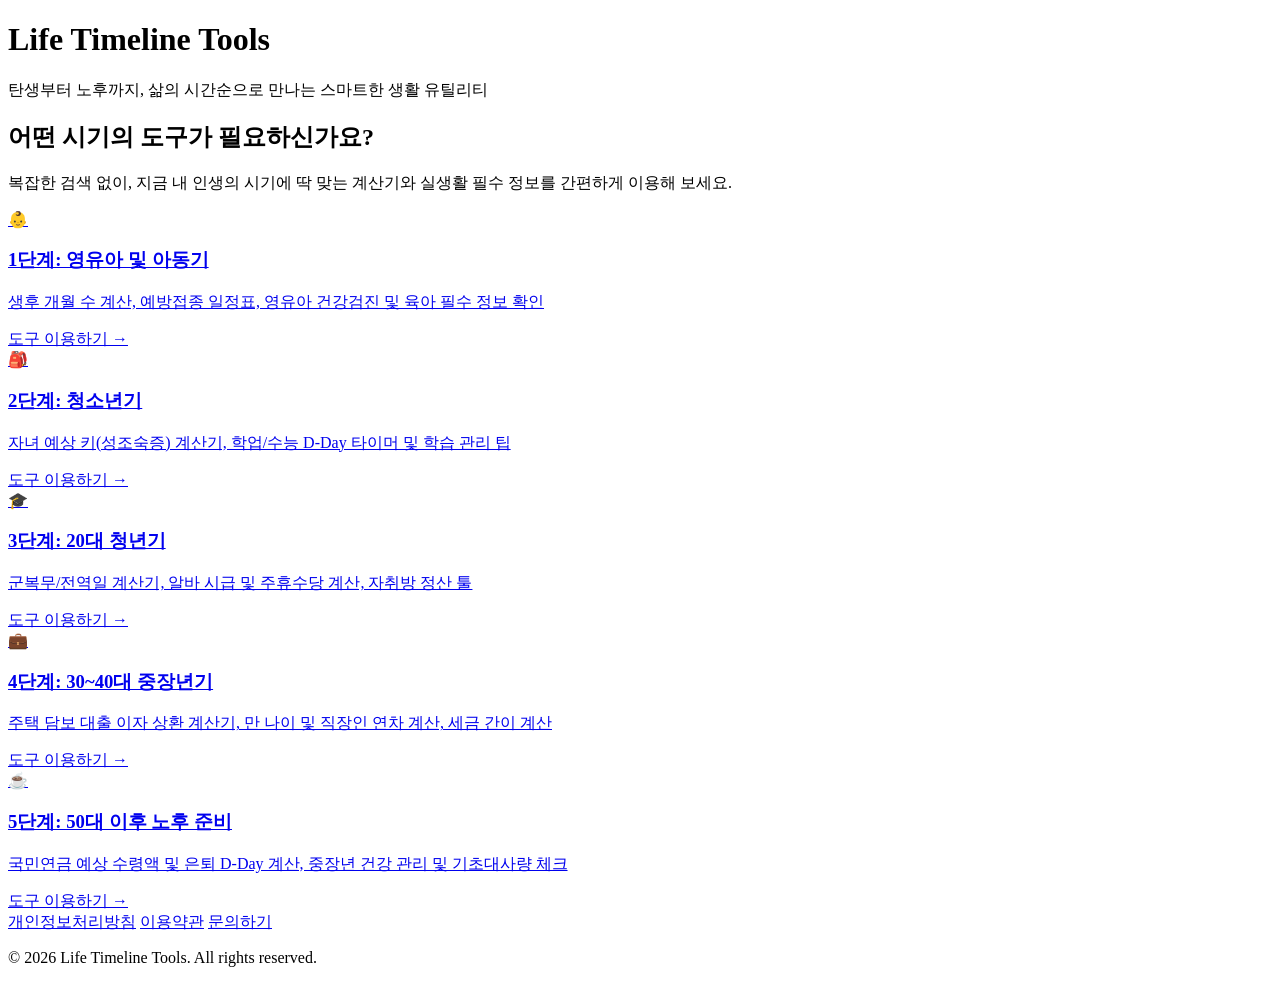
==== life/01-baby-child.html @ 349228c9 "commit" ====
<!DOCTYPE html>
<html lang="ko">
<head>
    <meta charset="UTF-8">
    <meta name="viewport" content="width=device-width, initial-scale=1.0">
    <title>인생 타임라인 유틸리티 - 생애 주기별 필수 계산기 & 도구</title>
    <meta name="description" content="영유아부터 은퇴 이후까지, 인생의 각 시점에 필요한 실용적인 계산기와 유용한 가이드를 제공하는 라이프 포털입니다.">
    <link rel="stylesheet" href="assets/css/style.css">
</head>
<body>

    <!-- 헤더 대문 -->
    <header>
        <div class="container">
            <h1>Life Timeline Tools</h1>
            <p>탄생부터 노후까지, 삶의 시간순으로 만나는 스마트한 생활 유틸리티</p>
        </div>
    </header>

    <!-- 메인 콘텐츠 -->
    <main class="container">
        <section class="intro-section">
            <h2>어떤 시기의 도구가 필요하신가요?</h2>
            <p>복잡한 검색 없이, 지금 내 인생의 시기에 딱 맞는 계산기와 실생활 필수 정보를 간편하게 이용해 보세요.</p>
        </section>

        <!-- 생애 주기 카드 그리드 -->
        <div class="timeline-grid">
            
            <!-- 1단계: 영유아 및 아동기 -->
            <a href="pages/01-baby-child.html" class="life-card">
                <div>
                    <div class="card-icon">👶</div>
                    <div class="card-content">
                        <h3>1단계: 영유아 및 아동기</h3>
                        <p>생후 개월 수 계산, 예방접종 일정표, 영유아 건강검진 및 육아 필수 정보 확인</p>
                    </div>
                </div>
                <div class="card-footer">도구 이용하기 &rarr;</div>
            </a>

            <!-- 2단계: 청소년기 -->
            <a href="pages/02-teenager.html" class="life-card">
                <div>
                    <div class="card-icon">🎒</div>
                    <div class="card-content">
                        <h3>2단계: 청소년기</h3>
                        <p>자녀 예상 키(성조숙증) 계산기, 학업/수능 D-Day 타이머 및 학습 관리 팁</p>
                    </div>
                </div>
                <div class="card-footer">도구 이용하기 &rarr;</div>
            </a>

            <!-- 3단계: 20대 청년기 -->
            <a href="pages/03-twenties.html" class="life-card">
                <div>
                    <div class="card-icon">🎓</div>
                    <div class="card-content">
                        <h3>3단계: 20대 청년기</h3>
                        <p>군복무/전역일 계산기, 알바 시급 및 주휴수당 계산, 자취방 정산 툴</p>
                    </div>
                </div>
                <div class="card-footer">도구 이용하기 &rarr;</div>
            </a>

            <!-- 4단계: 30~40대 중장년기 -->
            <a href="pages/04-thirties-forties.html" class="life-card">
                <div>
                    <div class="card-icon">💼</div>
                    <div class="card-content">
                        <h3>4단계: 30~40대 중장년기</h3>
                        <p>주택 담보 대출 이자 상환 계산기, 만 나이 및 직장인 연차 계산, 세금 간이 계산</p>
                    </div>
                </div>
                <div class="card-footer">도구 이용하기 &rarr;</div>
            </a>

            <!-- 5단계: 50대 이후 노후 -->
            <a href="pages/05-fifties-plus.html" class="life-card" style="grid-column: 1 / -1;">
                <div>
                    <div class="card-icon">☕</div>
                    <div class="card-content">
                        <h3>5단계: 50대 이후 노후 준비</h3>
                        <p>국민연금 예상 수령액 및 은퇴 D-Day 계산, 중장년 건강 관리 및 기초대사량 체크</p>
                    </div>
                </div>
                <div class="card-footer">도구 이용하기 &rarr;</div>
            </a>

        </div>
    </main>

    <!-- 푸터 (애드센스 필수 정책 페이지 링크 포함) -->
    <footer>
        <div class="container">
            <div class="footer-links">
                <a href="legal/privacy.html">개인정보처리방침</a>
                <a href="legal/terms.html">이용약관</a>
                <a href="legal/contact.html">문의하기</a>
            </div>
            <p>&copy; 2026 Life Timeline Tools. All rights reserved.</p>
        </div>
    </footer>

</body>
</html>
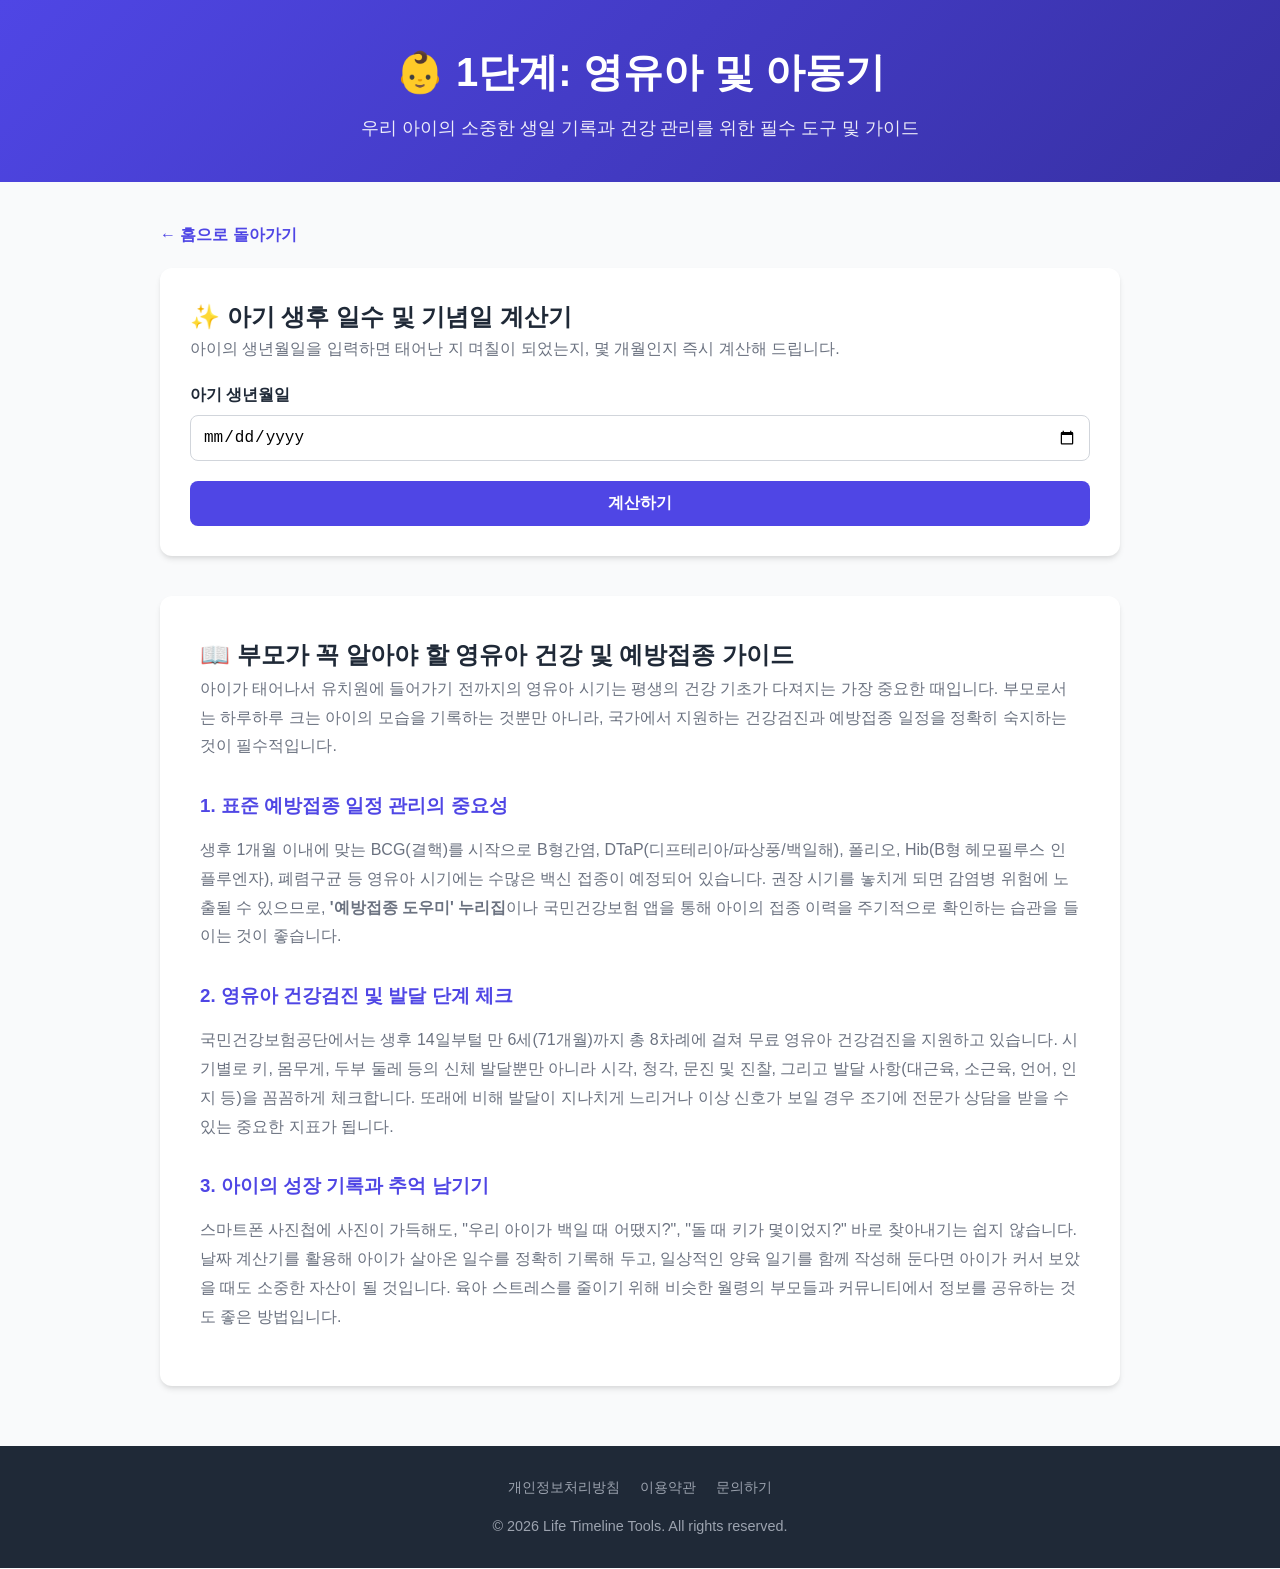
==== commit 7fad9444: "commit" ====
--- a/life/01-baby-child.html
+++ b/life/01-baby-child.html
@@ -3,104 +3,177 @@
 <head>
     <meta charset="UTF-8">
     <meta name="viewport" content="width=device-width, initial-scale=1.0">
-    <title>인생 타임라인 유틸리티 - 생애 주기별 필수 계산기 & 도구</title>
-    <meta name="description" content="영유아부터 은퇴 이후까지, 인생의 각 시점에 필요한 실용적인 계산기와 유용한 가이드를 제공하는 라이프 포털입니다.">
-    <link rel="stylesheet" href="assets/css/style.css">
+    <title>1단계: 영유아 및 아동기 - 생후 일수 계산기 & 예방접종 가이드</title>
+    <meta name="description" content="아기 생후 개월 수 및 D-Day 계산, 표준 예방접종 일정과 영유아 건강검진 시기를 한눈에 확인하세요.">
+    <!-- 상위 폴더의 스타일시트 참조 -->
+    <link rel="stylesheet" href="../assets/css/style.css">
+    <style>
+        .tool-box {
+            background: white;
+            padding: 30px;
+            border-radius: var(--radius);
+            box-shadow: var(--shadow);
+            margin-bottom: 40px;
+        }
+        .form-group {
+            margin-bottom: 20px;
+        }
+        .form-group label {
+            display: block;
+            margin-bottom: 8px;
+            font-weight: 600;
+        }
+        .form-group input {
+            width: 100%;
+            padding: 12px;
+            border: 1px solid #d1d5db;
+            border-radius: 8px;
+            font-size: 1rem;
+        }
+        .calc-btn {
+            background-color: var(--primary-color);
+            color: white;
+            border: none;
+            padding: 12px 20px;
+            border-radius: 8px;
+            font-size: 1rem;
+            font-weight: 600;
+            cursor: pointer;
+            width: 100%;
+        }
+        .calc-btn:hover {
+            background-color: #4338ca;
+        }
+        .result-box {
+            margin-top: 20px;
+            padding: 20px;
+            background-color: var(--primary-light);
+            border-radius: 8px;
+            display: none;
+        }
+        .result-box h3 {
+            color: var(--primary-color);
+            margin-bottom: 10px;
+        }
+        .guide-content {
+            background: white;
+            padding: 40px;
+            border-radius: var(--radius);
+            box-shadow: var(--shadow);
+        }
+        .guide-content h3 {
+            margin-top: 30px;
+            margin-bottom: 15px;
+            color: var(--primary-color);
+        }
+        .guide-content p, .guide-content li {
+            margin-bottom: 15px;
+            color: var(--text-muted);
+            line-height: 1.8;
+        }
+        .back-link {
+            display: inline-block;
+            margin-bottom: 20px;
+            color: var(--primary-color);
+            text-decoration: none;
+            font-weight: 600;
+        }
+        .back-link:hover {
+            text-decoration: underline;
+        }
+    </style>
 </head>
 <body>
 
-    <!-- 헤더 대문 -->
-    <header>
+    <header style="padding: 40px 20px;">
         <div class="container">
-            <h1>Life Timeline Tools</h1>
-            <p>탄생부터 노후까지, 삶의 시간순으로 만나는 스마트한 생활 유틸리티</p>
+            <h1>👶 1단계: 영유아 및 아동기</h1>
+            <p>우리 아이의 소중한 생일 기록과 건강 관리를 위한 필수 도구 및 가이드</p>
         </div>
     </header>
 
-    <!-- 메인 콘텐츠 -->
-    <main class="container">
-        <section class="intro-section">
-            <h2>어떤 시기의 도구가 필요하신가요?</h2>
-            <p>복잡한 검색 없이, 지금 내 인생의 시기에 딱 맞는 계산기와 실생활 필수 정보를 간편하게 이용해 보세요.</p>
+    <main class="container" style="padding-top: 40px;">
+        <a href="../index.html" class="back-link">&larr; 홈으로 돌아가기</a>
+
+        <!-- 1. 인터랙티브 도구: 아기 개월 수 및 D-Day 계산기 -->
+        <section class="tool-box">
+            <h2>✨ 아기 생후 일수 및 기념일 계산기</h2>
+            <p style="color: var(--text-muted); margin-bottom: 20px;">아이의 생년월일을 입력하면 태어난 지 며칠이 되었는지, 몇 개월인지 즉시 계산해 드립니다.</p>
+            
+            <div class="form-group">
+                <label for="birthDate">아기 생년월일</label>
+                <input type="date" id="birthDate">
+            </div>
+            <button class="calc-btn" onclick="calculateBaby()">계산하기</button>
+
+            <div id="babyResult" class="result-box">
+                <h3>결과 확인</h3>
+                <p id="resultText"></p>
+            </div>
         </section>
 
-        <!-- 생애 주기 카드 그리드 -->
-        <div class="timeline-grid">
+        <!-- 2. 애드센스 심사 통과용 심층 가이드 텍스트 (1,000자 이상 분량 확보) -->
+        <section class="guide-content">
+            <h2>📖 부모가 꼭 알아야 할 영유아 건강 및 예방접종 가이드</h2>
             
-            <!-- 1단계: 영유아 및 아동기 -->
-            <a href="pages/01-baby-child.html" class="life-card">
-                <div>
-                    <div class="card-icon">👶</div>
-                    <div class="card-content">
-                        <h3>1단계: 영유아 및 아동기</h3>
-                        <p>생후 개월 수 계산, 예방접종 일정표, 영유아 건강검진 및 육아 필수 정보 확인</p>
-                    </div>
-                </div>
-                <div class="card-footer">도구 이용하기 &rarr;</div>
-            </a>
+            <p>아이가 태어나서 유치원에 들어가기 전까지의 영유아 시기는 평생의 건강 기초가 다져지는 가장 중요한 때입니다. 부모로서는 하루하루 크는 아이의 모습을 기록하는 것뿐만 아니라, 국가에서 지원하는 건강검진과 예방접종 일정을 정확히 숙지하는 것이 필수적입니다.</p>
 
-            <!-- 2단계: 청소년기 -->
-            <a href="pages/02-teenager.html" class="life-card">
-                <div>
-                    <div class="card-icon">🎒</div>
-                    <div class="card-content">
-                        <h3>2단계: 청소년기</h3>
-                        <p>자녀 예상 키(성조숙증) 계산기, 학업/수능 D-Day 타이머 및 학습 관리 팁</p>
-                    </div>
-                </div>
-                <div class="card-footer">도구 이용하기 &rarr;</div>
-            </a>
+            <h3>1. 표준 예방접종 일정 관리의 중요성</h3>
+            <p>생후 1개월 이내에 맞는 BCG(결핵)를 시작으로 B형간염, DTaP(디프테리아/파상풍/백일해), 폴리오, Hib(B형 헤모필루스 인플루엔자), 폐렴구균 등 영유아 시기에는 수많은 백신 접종이 예정되어 있습니다. 권장 시기를 놓치게 되면 감염병 위험에 노출될 수 있으므로, <strong>'예방접종 도우미' 누리집</strong>이나 국민건강보험 앱을 통해 아이의 접종 이력을 주기적으로 확인하는 습관을 들이는 것이 좋습니다.</p>
 
-            <!-- 3단계: 20대 청년기 -->
-            <a href="pages/03-twenties.html" class="life-card">
-                <div>
-                    <div class="card-icon">🎓</div>
-                    <div class="card-content">
-                        <h3>3단계: 20대 청년기</h3>
-                        <p>군복무/전역일 계산기, 알바 시급 및 주휴수당 계산, 자취방 정산 툴</p>
-                    </div>
-                </div>
-                <div class="card-footer">도구 이용하기 &rarr;</div>
-            </a>
+            <h3>2. 영유아 건강검진 및 발달 단계 체크</h3>
+            <p>국민건강보험공단에서는 생후 14일부털 만 6세(71개월)까지 총 8차례에 걸쳐 무료 영유아 건강검진을 지원하고 있습니다. 시기별로 키, 몸무게, 두부 둘레 등의 신체 발달뿐만 아니라 시각, 청각, 문진 및 진찰, 그리고 발달 사항(대근육, 소근육, 언어, 인지 등)을 꼼꼼하게 체크합니다. 또래에 비해 발달이 지나치게 느리거나 이상 신호가 보일 경우 조기에 전문가 상담을 받을 수 있는 중요한 지표가 됩니다.</p>
 
-            <!-- 4단계: 30~40대 중장년기 -->
-            <a href="pages/04-thirties-forties.html" class="life-card">
-                <div>
-                    <div class="card-icon">💼</div>
-                    <div class="card-content">
-                        <h3>4단계: 30~40대 중장년기</h3>
-                        <p>주택 담보 대출 이자 상환 계산기, 만 나이 및 직장인 연차 계산, 세금 간이 계산</p>
-                    </div>
-                </div>
-                <div class="card-footer">도구 이용하기 &rarr;</div>
-            </a>
-
-            <!-- 5단계: 50대 이후 노후 -->
-            <a href="pages/05-fifties-plus.html" class="life-card" style="grid-column: 1 / -1;">
-                <div>
-                    <div class="card-icon">☕</div>
-                    <div class="card-content">
-                        <h3>5단계: 50대 이후 노후 준비</h3>
-                        <p>국민연금 예상 수령액 및 은퇴 D-Day 계산, 중장년 건강 관리 및 기초대사량 체크</p>
-                    </div>
-                </div>
-                <div class="card-footer">도구 이용하기 &rarr;</div>
-            </a>
-
-        </div>
+            <h3>3. 아이의 성장 기록과 추억 남기기</h3>
+            <p>스마트폰 사진첩에 사진이 가득해도, "우리 아이가 백일 때 어땠지?", "돌 때 키가 몇이었지?" 바로 찾아내기는 쉽지 않습니다. 날짜 계산기를 활용해 아이가 살아온 일수를 정확히 기록해 두고, 일상적인 양육 일기를 함께 작성해 둔다면 아이가 커서 보았을 때도 소중한 자산이 될 것입니다. 육아 스트레스를 줄이기 위해 비슷한 월령의 부모들과 커뮤니티에서 정보를 공유하는 것도 좋은 방법입니다.</p>
+        </section>
     </main>
 
-    <!-- 푸터 (애드센스 필수 정책 페이지 링크 포함) -->
     <footer>
         <div class="container">
             <div class="footer-links">
-                <a href="legal/privacy.html">개인정보처리방침</a>
-                <a href="legal/terms.html">이용약관</a>
-                <a href="legal/contact.html">문의하기</a>
+                <a href="../legal/privacy.html">개인정보처리방침</a>
+                <a href="../legal/terms.html">이용약관</a>
+                <a href="../legal/contact.html">문의하기</a>
             </div>
             <p>&copy; 2026 Life Timeline Tools. All rights reserved.</p>
         </div>
     </footer>
 
+    <!-- 자바스크립트 연산 로직 -->
+    <script>
+        function calculateBaby() {
+            const birthInput = document.getElementById('birthDate').value;
+            if (!birthInput) {
+                alert('아기 생년월일을 선택해주세요!');
+                return;
+            }
+
+            const birthDate = new Date(birthInput);
+            const today = new Date();
+            
+            // 시간 차이 계산 (밀리초 기준)
+            const diffTime = today - birthDate;
+            const diffDays = Math.floor(diffTime / (1000 * 60 * 60 * 24));
+
+            if (diffDays < 0) {
+                alert('태어나지 않은 미래의 날짜입니다. 다시 확인해주세요.');
+                return;
+            }
+
+            // 개월 수 계산
+            let months = (today.getFullYear() - birthDate.getFullYear()) * 12 + (today.getMonth() - birthDate.getMonth());
+            if (today.getDate() < birthDate.getDate()) {
+                months--;
+            }
+
+            const resultBox = document.getElementById('babyResult');
+            const resultText = document.getElementById('resultText');
+
+            resultBox.style.display = 'block';
+            resultText.innerHTML = `우리 아이는 태어난 지 <strong>${diffDays + 1}일</strong> (약 <strong>${months >= 0 ? months : 0}개월</strong>)째 되는 날입니다! 🎉<br>오늘도 아이와 함께 행복하고 건강한 하루 보내세요.`;
+        }
+    </script>
+
 </body>
 </html>
--- a/assets/css/style.css
+++ b/assets/css/style.css
@@ -0,0 +1,158 @@
+/* 공통 초기화 및 변수 설정 */
+:root {
+    --primary-color: #4f46e5; /* 인디고 블루 포인트 */
+    --primary-light: #e0e7ff;
+    --text-main: #1f2937;
+    --text-muted: #6b7280;
+    --bg-color: #f9fafb;
+    --card-bg: #ffffff;
+    --radius: 12px;
+    --shadow: 0 4px 6px -1px rgba(0, 0, 0, 0.1), 0 2px 4px -1px rgba(0, 0, 0, 0.06);
+}
+
+* {
+    box-sizing: border-box;
+    margin: 0;
+    padding: 0;
+}
+
+body {
+    font-family: 'Pretendard', -apple-system, BlinkMacSystemFont, "Segoe UI", Roboto, "Helvetica Neue", Arial, sans-serif;
+    background-color: var(--bg-color);
+    color: var(--text-main);
+    line-height: 1.6;
+}
+
+/* 레이아웃 컨테이너 */
+.container {
+    max-width: 1000px;
+    margin: 0 auto;
+    padding: 0 20px;
+}
+
+/* 헤더 영역 */
+header {
+    background: linear-gradient(135deg, #4f46e5 0%, #3730a3 100%);
+    color: white;
+    padding: 60px 20px;
+    text-align: center;
+}
+
+header h1 {
+    font-size: 2.5rem;
+    margin-bottom: 10px;
+    font-weight: 700;
+}
+
+header p {
+    font-size: 1.1rem;
+    opacity: 0.9;
+}
+
+/* 메인 콘텐츠 영역 */
+main {
+    padding: 40px 0;
+}
+
+.intro-section {
+    text-align: center;
+    margin-bottom: 40px;
+}
+
+.intro-section h2 {
+    font-size: 1.8rem;
+    margin-bottom: 15px;
+    color: var(--text-main);
+}
+
+.intro-section p {
+    color: var(--text-muted);
+    font-size: 1.05rem;
+    max-width: 700px;
+    margin: 0 auto;
+}
+
+/* 타임라인 카드 그리드 */
+.timeline-grid {
+    display: grid;
+    grid-template-columns: 1fr;
+    gap: 20px;
+    margin-top: 30px;
+}
+
+@media (min-width: 768px) {
+    .timeline-grid {
+        grid-template-columns: repeat(2, 1fr);
+    }
+}
+
+.life-card {
+    background: var(--card-bg);
+    border-radius: var(--radius);
+    padding: 30px;
+    box-shadow: var(--shadow);
+    transition: transform 0.2s ease, box-shadow 0.2s ease;
+    text-decoration: none;
+    color: inherit;
+    display: flex;
+    flex-direction: column;
+    justify-content: space-between;
+    border-left: 6px solid var(--primary-color);
+}
+
+.life-card:hover {
+    transform: translateY(-5px);
+    box-shadow: 0 10px 15px -3px rgba(0, 0, 0, 0.1);
+}
+
+.card-icon {
+    font-size: 2.5rem;
+    margin-bottom: 15px;
+}
+
+.card-content h3 {
+    font-size: 1.3rem;
+    margin-bottom: 8px;
+    color: var(--primary-color);
+}
+
+.card-content p {
+    color: var(--text-muted);
+    font-size: 0.95rem;
+    margin-bottom: 20px;
+}
+
+.card-footer {
+    font-weight: 600;
+    color: var(--primary-color);
+    font-size: 0.9rem;
+    display: flex;
+    align-items: center;
+    gap: 5px;
+}
+
+/* 푸터 영역 */
+footer {
+    background-color: #1f2937;
+    color: #9ca3af;
+    text-align: center;
+    padding: 30px 20px;
+    margin-top: 60px;
+    font-size: 0.9rem;
+}
+
+footer .footer-links {
+    margin-bottom: 15px;
+    display: flex;
+    justify-content: center;
+    gap: 20px;
+}
+
+footer .footer-links a {
+    color: #9ca3af;
+    text-decoration: none;
+}
+
+footer .footer-links a:hover {
+    color: white;
+}
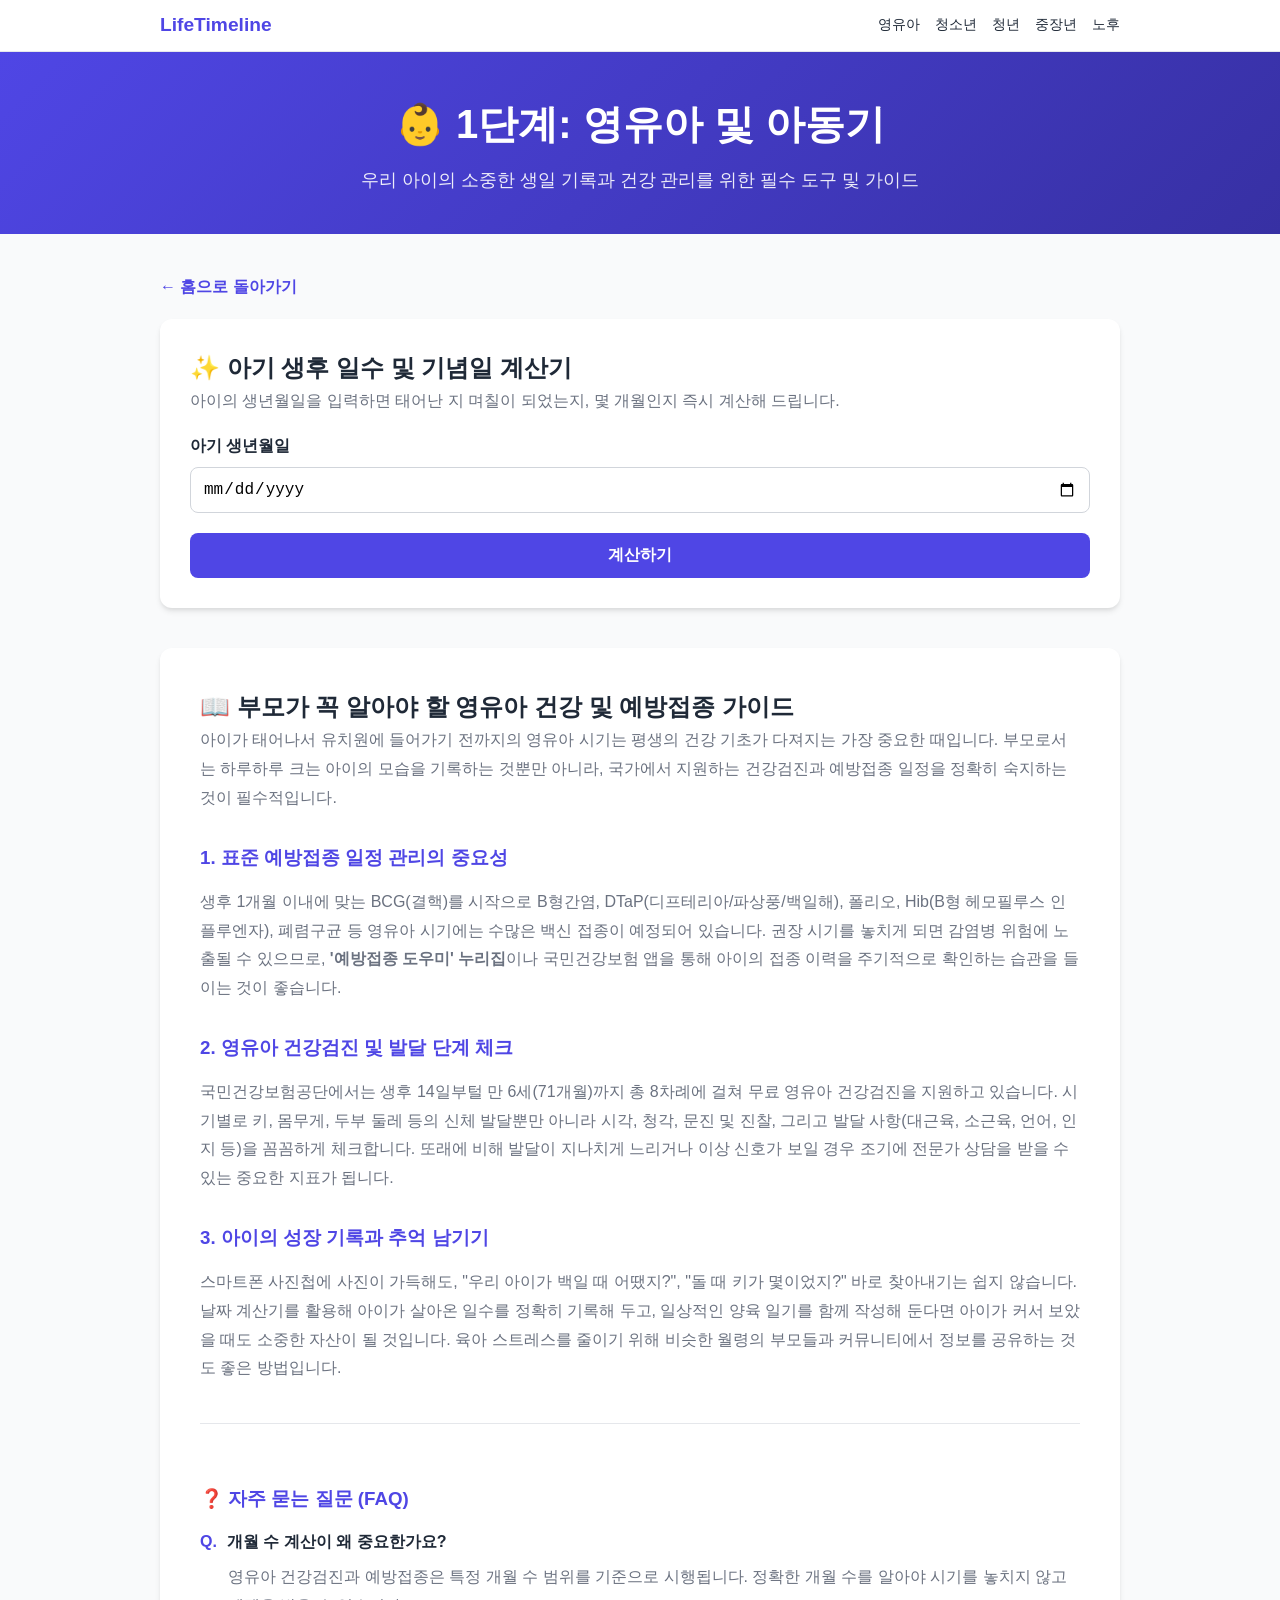
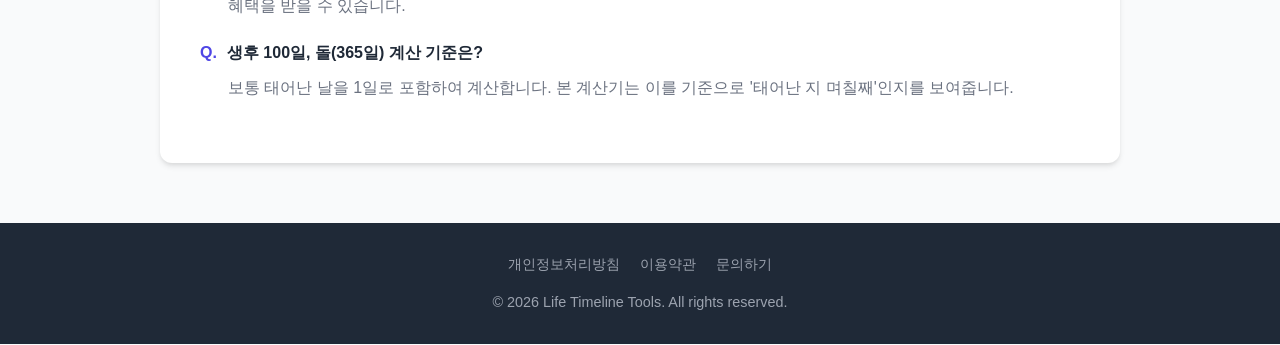
==== commit 11e2093f: "commit" ====
--- a/life/01-baby-child.html
+++ b/life/01-baby-child.html
@@ -5,6 +5,12 @@
     <meta name="viewport" content="width=device-width, initial-scale=1.0">
     <title>1단계: 영유아 및 아동기 - 생후 일수 계산기 & 예방접종 가이드</title>
     <meta name="description" content="아기 생후 개월 수 및 D-Day 계산, 표준 예방접종 일정과 영유아 건강검진 시기를 한눈에 확인하세요.">
+    
+    <!-- Open Graph -->
+    <meta property="og:type" content="website">
+    <meta property="og:title" content="영유아 생후 일수 및 개월 수 계산기">
+    <meta property="og:description" content="우리 아이 태어난 지 며칠 되었을까? 생후 일수와 개월 수를 정확하게 계산해 보세요.">
+
     <!-- 상위 폴더의 스타일시트 참조 -->
     <link rel="stylesheet" href="../assets/css/style.css">
     <style>
@@ -85,6 +91,20 @@
 </head>
 <body>
 
+    <!-- 네비게이션 바 -->
+    <nav class="nav-bar">
+        <div class="nav-container">
+            <a href="../index.html" class="nav-logo">LifeTimeline</a>
+            <div class="nav-links">
+                <a href="01-baby-child.html">영유아</a>
+                <a href="02-teenager.html">청소년</a>
+                <a href="03-twenties.html">청년</a>
+                <a href="04-thirties-forties.html">중장년</a>
+                <a href="05-fifties-plus.html">노후</a>
+            </div>
+        </div>
+    </nav>
+
     <header style="padding: 40px 20px;">
         <div class="container">
             <h1>👶 1단계: 영유아 및 아동기</h1>
@@ -126,6 +146,18 @@
 
             <h3>3. 아이의 성장 기록과 추억 남기기</h3>
             <p>스마트폰 사진첩에 사진이 가득해도, "우리 아이가 백일 때 어땠지?", "돌 때 키가 몇이었지?" 바로 찾아내기는 쉽지 않습니다. 날짜 계산기를 활용해 아이가 살아온 일수를 정확히 기록해 두고, 일상적인 양육 일기를 함께 작성해 둔다면 아이가 커서 보았을 때도 소중한 자산이 될 것입니다. 육아 스트레스를 줄이기 위해 비슷한 월령의 부모들과 커뮤니티에서 정보를 공유하는 것도 좋은 방법입니다.</p>
+            
+            <div class="faq-section">
+                <h3>❓ 자주 묻는 질문 (FAQ)</h3>
+                <div class="faq-item">
+                    <h4>개월 수 계산이 왜 중요한가요?</h4>
+                    <p>영유아 건강검진과 예방접종은 특정 개월 수 범위를 기준으로 시행됩니다. 정확한 개월 수를 알아야 시기를 놓치지 않고 혜택을 받을 수 있습니다.</p>
+                </div>
+                <div class="faq-item">
+                    <h4>생후 100일, 돌(365일) 계산 기준은?</h4>
+                    <p>보통 태어난 날을 1일로 포함하여 계산합니다. 본 계산기는 이를 기준으로 '태어난 지 며칠째'인지를 보여줍니다.</p>
+                </div>
+            </div>
         </section>
     </main>
 
--- a/assets/css/style.css
+++ b/assets/css/style.css
@@ -153,6 +153,71 @@
     text-decoration: none;
 }
 
-footer .footer-links a:hover {
-    color: white;
+/* 네비게이션 바 */
+.nav-bar {
+    background: white;
+    border-bottom: 1px solid #e5e7eb;
+    position: sticky;
+    top: 0;
+    z-index: 100;
+    padding: 10px 0;
+}
+.nav-container {
+    max-width: 1000px;
+    margin: 0 auto;
+    padding: 0 20px;
+    display: flex;
+    justify-content: space-between;
+    align-items: center;
+}
+.nav-logo {
+    font-weight: 800;
+    color: var(--primary-color);
+    text-decoration: none;
+    font-size: 1.2rem;
+}
+.nav-links {
+    display: flex;
+    gap: 15px;
+}
+.nav-links a {
+    text-decoration: none;
+    color: var(--text-main);
+    font-size: 0.85rem;
+    font-weight: 500;
+    transition: color 0.2s;
+}
+.nav-links a:hover { color: var(--primary-color); }
+
+@media (max-width: 640px) {
+    .nav-links { display: none; } /* 모바일에서는 심플하게 */
+}
+
+/* FAQ 섹션 */
+.faq-section {
+    margin-top: 40px;
+    border-top: 1px solid #e5e7eb;
+    padding-top: 30px;
+}
+.faq-item {
+    margin-bottom: 20px;
+}
+.faq-item h4 {
+    color: var(--text-main);
+    margin-bottom: 8px;
+    display: flex;
+    align-items: flex-start;
+    gap: 10px;
+}
+.faq-item h4::before { content: "Q."; color: var(--primary-color); font-weight: 800; }
+.faq-item p {
+    color: var(--text-muted);
+    padding-left: 28px;
+}
+
+/* 결과 박스 강조 */
+.result-highlight {
+    font-size: 1.2rem;
+    color: var(--primary-color);
+    font-weight: 700;
 }
